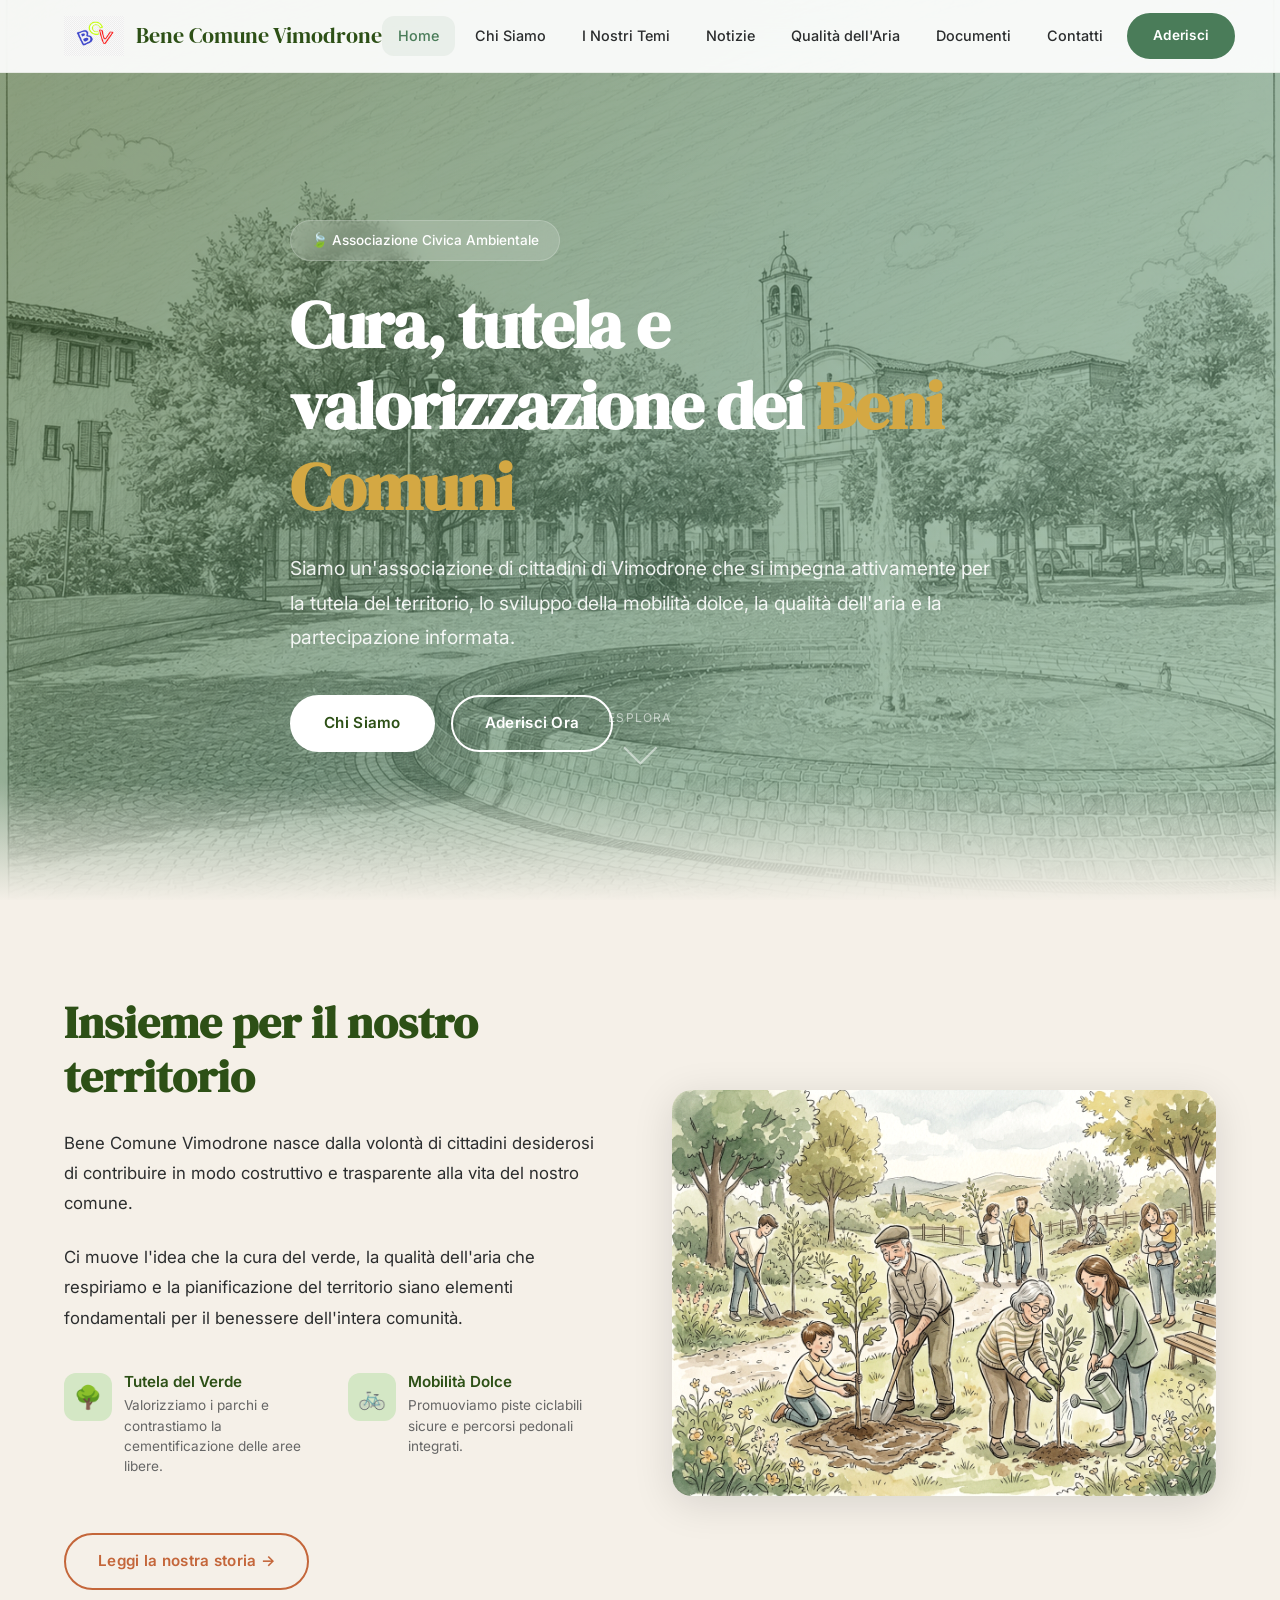
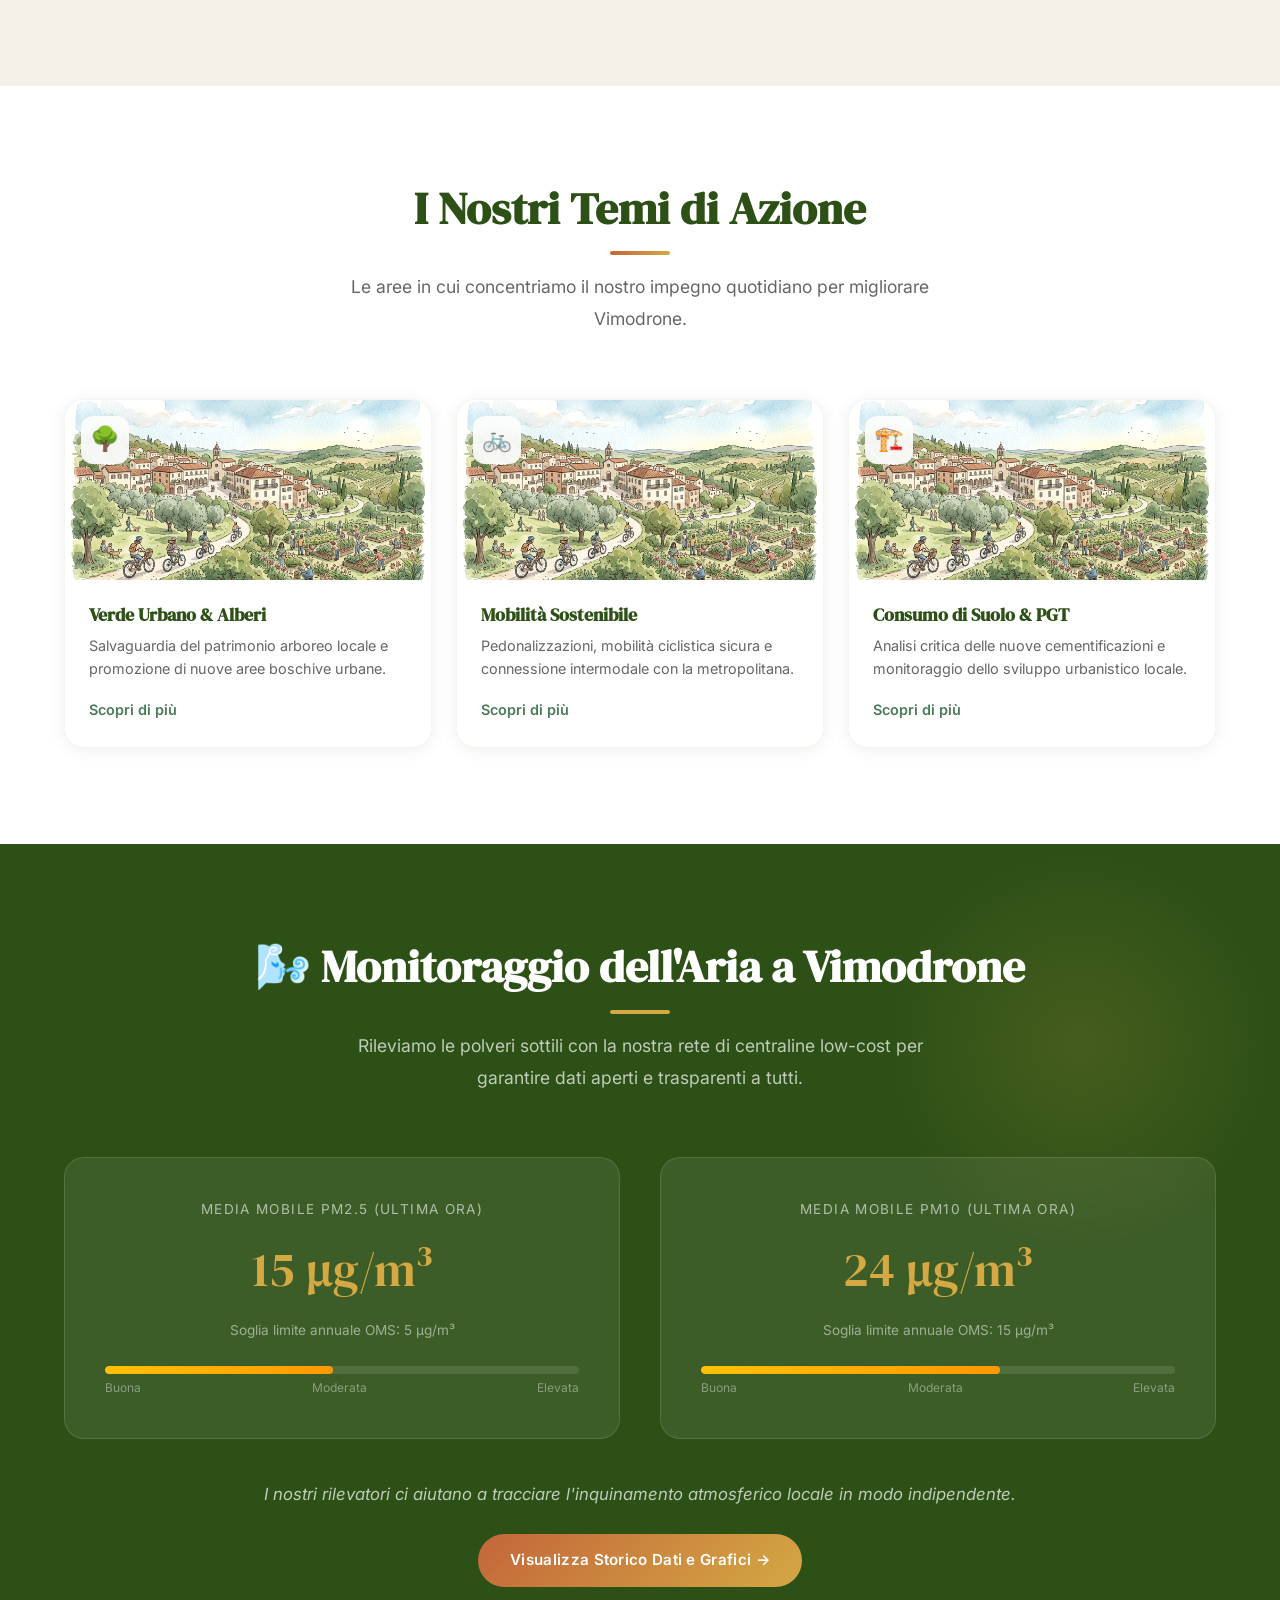
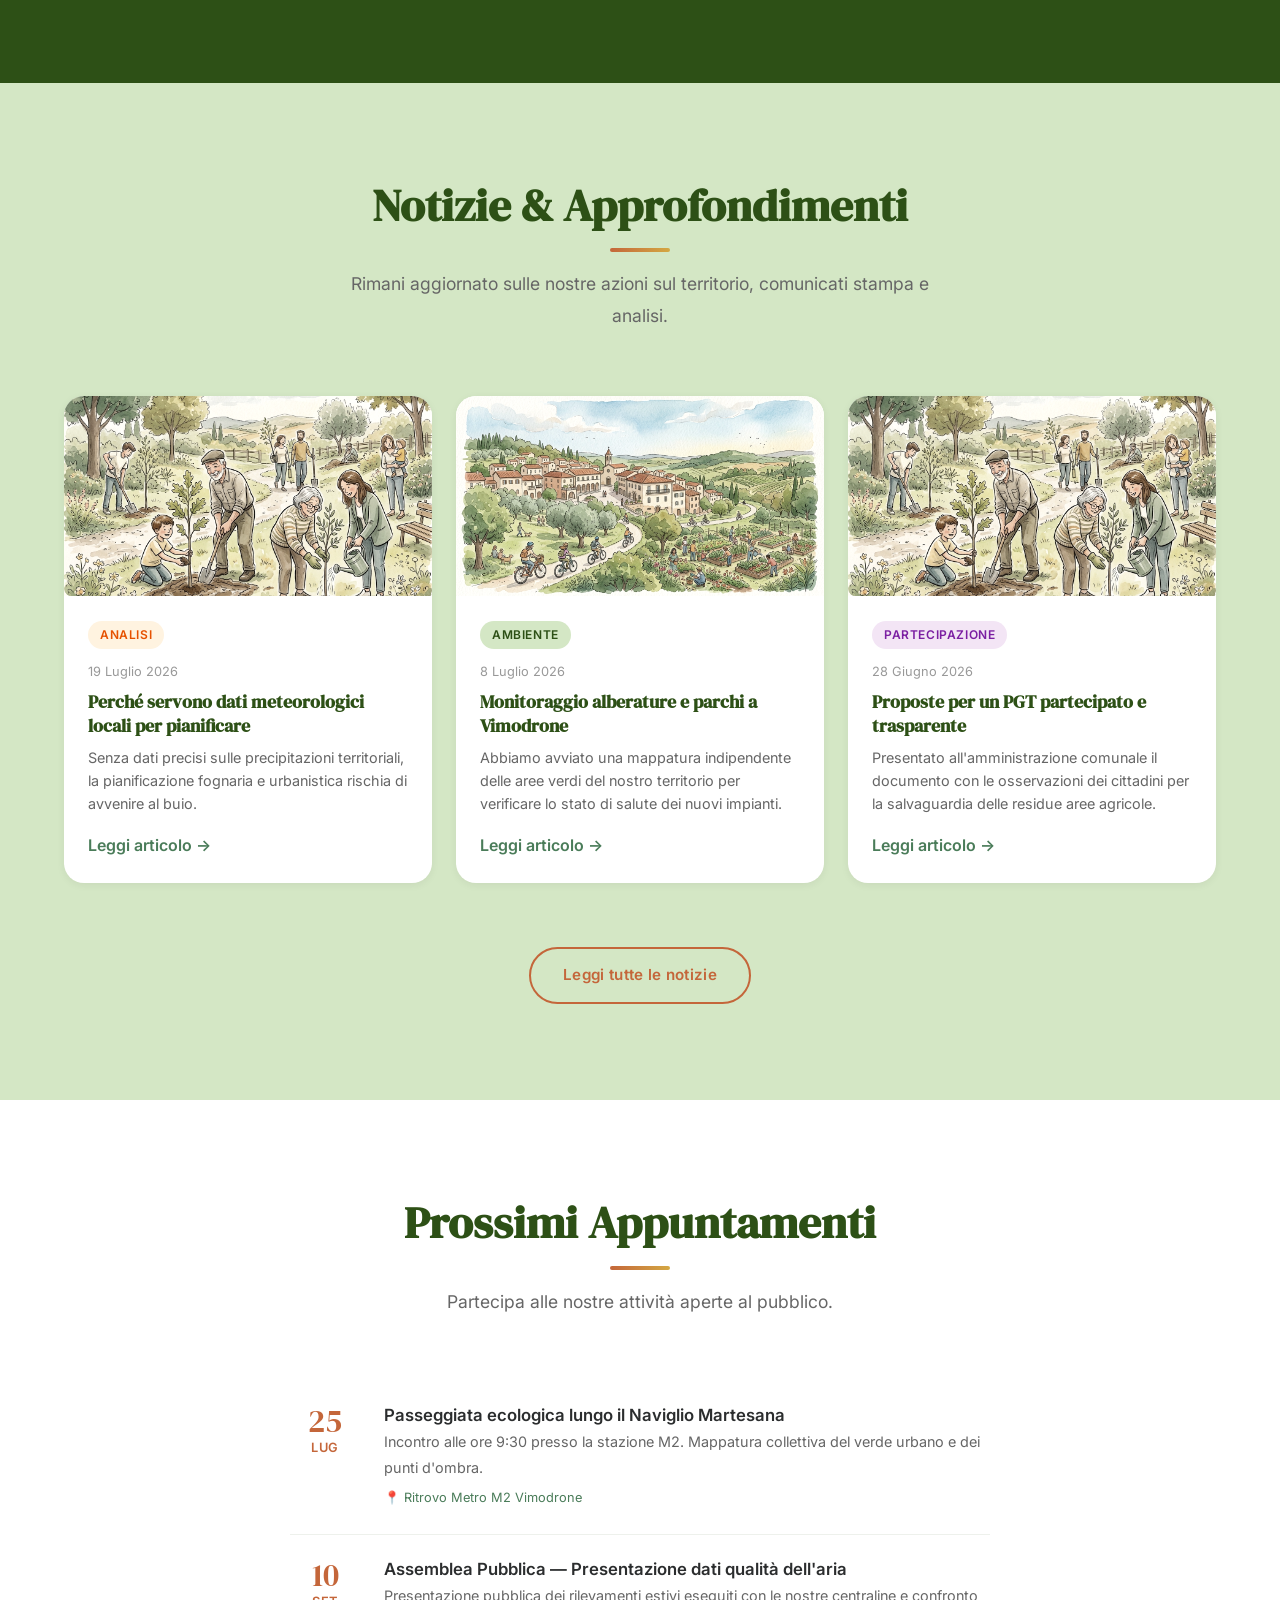
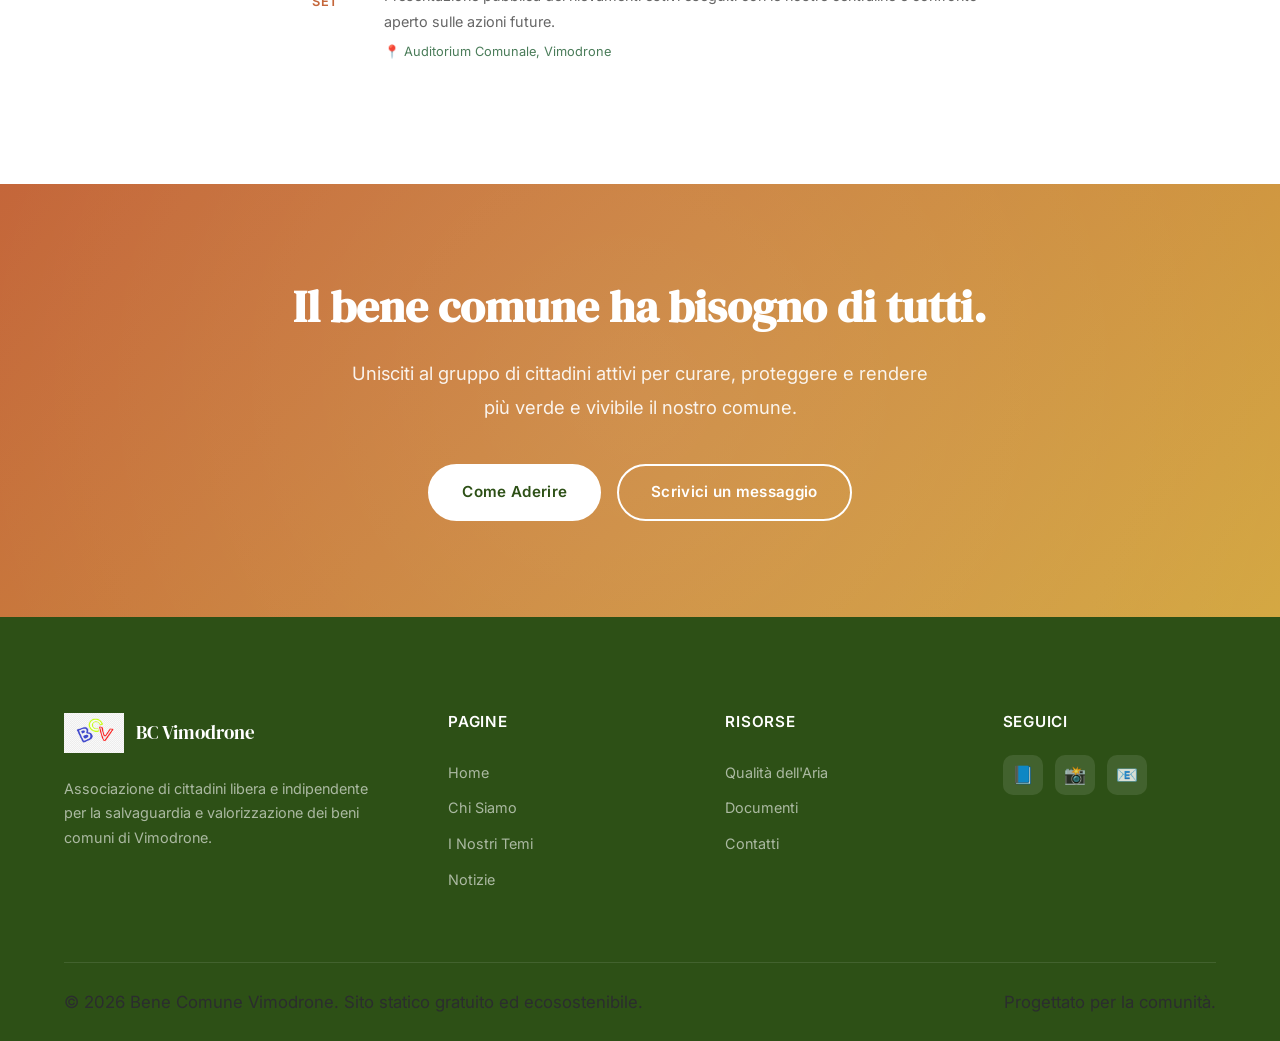
==== index.html @ a9f22c54 "Add files via upload" ====
<!DOCTYPE html>
<html lang="it">
<head>
    <meta charset="UTF-8">
    <meta name="viewport" content="width=device-width, initial-scale=1.0">
    <title>Bene Comune Vimodrone — Insieme per l'aria, il verde e la comunità</title>
    <meta name="description" content="Associazione di cittadini a Vimodrone impegnata per la tutela dell'ambiente, la mobilità sostenibile, la qualità dell'aria e la partecipazione attiva.">
    <!-- Favicon -->
    <link rel="icon" type="image/png" href="assets/images/favicon_04.png">
    <!-- Google Fonts -->
    <link rel="stylesheet" href="style.css">
</head>
<body>

    <!-- NAV BAR -->
    <nav class="navbar" id="navbar">
        <div class="container">
            <a href="index.html" class="nav-logo">
                <img src="assets/images/LOGO_BCV.png" alt="Logo Bene Comune Vimodrone">
                <span>Bene Comune Vimodrone</span>
            </a>
            <div class="nav-links">
                <a href="index.html" class="active">Home</a>
                <a href="chi-siamo.html">Chi Siamo</a>
                <a href="temi.html">I Nostri Temi</a>
                <a href="notizie.html">Notizie</a>
                <a href="qualita-aria.html">Qualità dell'Aria</a>
                <a href="documenti.html">Documenti</a>
                <a href="contatti.html">Contatti</a>
            </div>
            <div class="nav-cta">
                <a href="contatti.html#aderisci" class="btn btn-primary">Aderisci</a>
            </div>
            <button class="hamburger" aria-label="Menu" onclick="document.querySelector('.hamburger').classList.toggle('active'); document.querySelector('.mobile-menu').classList.toggle('active');">
                <span></span>
                <span></span>
                <span></span>
            </button>
        </div>
    </nav>

    <!-- MOBILE MENU -->
    <div class="mobile-menu">
        <a href="index.html" class="active">Home</a>
        <a href="chi-siamo.html">Chi Siamo</a>
        <a href="temi.html">I Nostri Temi</a>
        <a href="notizie.html">Notizie</a>
        <a href="qualita-aria.html">Qualità dell'Aria</a>
        <a href="documenti.html">Documenti</a>
        <a href="contatti.html">Contatti</a>
        <a href="contatti.html#aderisci" class="btn btn-primary" style="margin-top: 1rem; text-align: center;">Aderisci</a>
    </div>

    <!-- HERO SECTION -->
    <header class="hero">
        <div class="container">
            <div class="hero-content reveal">
                <div class="hero-badge">🍃 Associazione Civica Ambientale</div>
                <h1>Cura, tutela e valorizzazione dei <span class="highlight">Beni Comuni</span></h1>
                <p>Siamo un'associazione di cittadini di Vimodrone che si impegna attivamente per la tutela del territorio, lo sviluppo della mobilità dolce, la qualità dell'aria e la partecipazione informata.</p>
                <div class="hero-buttons">
                    <a href="chi-siamo.html" class="btn btn-white">Chi Siamo</a>
                    <a href="contatti.html#aderisci" class="btn btn-secondary">Aderisci Ora</a>
                </div>
            </div>
        </div>
        <div class="scroll-indicator">
            <span>Esplora</span>
            <div class="arrow"></div>
        </div>
    </header>

    <!-- CHI SIAMO (Sezione 2) -->
    <section class="section about">
        <div class="container">
            <div class="about-grid">
                <div class="about-text reveal">
                    <h2>Insieme per il nostro territorio</h2>
                    <p>Bene Comune Vimodrone nasce dalla volontà di cittadini desiderosi di contribuire in modo costruttivo e trasparente alla vita del nostro comune.</p>
                    <p>Ci muove l'idea che la cura del verde, la qualità dell'aria che respiriamo e la pianificazione del territorio siano elementi fondamentali per il benessere dell'intera comunità.</p>
                    
                    <div class="about-features">
                        <div class="about-feature">
                            <div class="feature-icon">🌳</div>
                            <div>
                                <h4>Tutela del Verde</h4>
                                <p>Valorizziamo i parchi e contrastiamo la cementificazione delle aree libere.</p>
                            </div>
                        </div>
                        <div class="about-feature">
                            <div class="feature-icon">🚲</div>
                            <div>
                                <h4>Mobilità Dolce</h4>
                                <p>Promuoviamo piste ciclabili sicure e percorsi pedonali integrati.</p>
                            </div>
                        </div>
                    </div>
                    <div style="margin-top: 2rem;">
                        <a href="chi-siamo.html" class="btn btn-outline">Leggi la nostra storia →</a>
                    </div>
                </div>
                <div class="about-image reveal reveal-delay-2">
                    <img src="assets/images/community.jpg" alt="Cittadini attivi per il bene comune a Vimodrone">
                </div>
            </div>
        </div>
    </section>

    <!-- I NOSTRI TEMI (Sezione 3) -->
    <section class="section themes">
        <div class="container">
            <div class="section-header reveal">
                <h2>I Nostri Temi di Azione</h2>
                <p>Le aree in cui concentriamo il nostro impegno quotidiano per migliorare Vimodrone.</p>
            </div>
            <div class="themes-grid">
                <!-- Tema 1 -->
                <a href="temi.html#verde" class="theme-card reveal">
                    <div class="theme-card-image">
                        <img src="assets/images/hero.jpg" alt="Verde Urbano">
                        <div class="theme-emoji">🌳</div>
                    </div>
                    <div class="theme-card-body">
                        <h3>Verde Urbano & Alberi</h3>
                        <p>Salvaguardia del patrimonio arboreo locale e promozione di nuove aree boschive urbane.</p>
                        <span class="theme-card-link">Scopri di più</span>
                    </div>
                </a>
                <!-- Tema 2 -->
                <a href="temi.html#mobilita" class="theme-card reveal reveal-delay-1">
                    <div class="theme-card-image">
                        <img src="assets/images/hero.jpg" alt="Mobilità Sostenibile">
                        <div class="theme-emoji">🚲</div>
                    </div>
                    <div class="theme-card-body">
                        <h3>Mobilità Sostenibile</h3>
                        <p>Pedonalizzazioni, mobilità ciclistica sicura e connessione intermodale con la metropolitana.</p>
                        <span class="theme-card-link">Scopri di più</span>
                    </div>
                </a>
                <!-- Tema 3 -->
                <a href="temi.html#urbanistica" class="theme-card reveal reveal-delay-2">
                    <div class="theme-card-image">
                        <img src="assets/images/hero.jpg" alt="Consumo di Suolo">
                        <div class="theme-emoji">🏗️</div>
                    </div>
                    <div class="theme-card-body">
                        <h3>Consumo di Suolo & PGT</h3>
                        <p>Analisi critica delle nuove cementificazioni e monitoraggio dello sviluppo urbanistico locale.</p>
                        <span class="theme-card-link">Scopri di più</span>
                    </div>
                </a>
            </div>
        </div>
    </section>

    <!-- QUALITÀ DELL'ARIA (Sezione 4) -->
    <section class="section air-quality">
        <div class="container">
            <div class="section-header reveal">
                <h2>🌬️ Monitoraggio dell'Aria a Vimodrone</h2>
                <p>Rileviamo le polveri sottili con la nostra rete di centraline low-cost per garantire dati aperti e trasparenti a tutti.</p>
            </div>
            
            <div class="air-data-grid">
                <div class="air-card reveal">
                    <div class="label">Media Mobile PM2.5 (Ultima ora)</div>
                    <div class="value" data-count="24" data-suffix=" µg/m³">0 µg/m³</div>
                    <div class="unit">Soglia limite annuale OMS: 5 µg/m³</div>
                    <div class="air-bar">
                        <div class="air-bar-track">
                            <div class="air-bar-fill moderate" data-width="48%"></div>
                        </div>
                        <div class="air-bar-legend">
                            <span>Buona</span>
                            <span>Moderata</span>
                            <span>Elevata</span>
                        </div>
                    </div>
                </div>
                
                <div class="air-card reveal reveal-delay-1">
                    <div class="label">Media Mobile PM10 (Ultima ora)</div>
                    <div class="value" data-count="38" data-suffix=" µg/m³">0 µg/m³</div>
                    <div class="unit">Soglia limite annuale OMS: 15 µg/m³</div>
                    <div class="air-bar">
                        <div class="air-bar-track">
                            <div class="air-bar-fill moderate" data-width="63%"></div>
                        </div>
                        <div class="air-bar-legend">
                            <span>Buona</span>
                            <span>Moderata</span>
                            <span>Elevata</span>
                        </div>
                    </div>
                </div>
            </div>

            <div class="air-quality-footer reveal">
                <p>I nostri rilevatori ci aiutano a tracciare l'inquinamento atmosferico locale in modo indipendente.</p>
                <a href="qualita-aria.html" class="btn btn-accent">Visualizza Storico Dati e Grafici →</a>
            </div>
        </div>
    </section>

    <!-- ULTIME NOTIZIE (Sezione 5) -->
    <section class="section news">
        <div class="container">
            <div class="section-header reveal">
                <h2>Notizie & Approfondimenti</h2>
                <p>Rimani aggiornato sulle nostre azioni sul territorio, comunicati stampa e analisi.</p>
            </div>
            <div class="news-grid">
                <!-- Notizia 1 -->
                <article class="news-card reveal">
                    <div class="news-card-image">
                        <img src="assets/images/community.jpg" alt="Articolo centraline">
                    </div>
                    <div class="news-card-body">
                        <span class="news-tag urbanistica">Analisi</span>
                        <div class="date">19 Luglio 2026</div>
                        <h3>Perché servono dati meteorologici locali per pianificare</h3>
                        <p>Senza dati precisi sulle precipitazioni territoriali, la pianificazione fognaria e urbanistica rischia di avvenire al buio.</p>
                        <a href="notizie.html#articolo-1" style="color: var(--verde-salvia); font-weight: 600; margin-top: 1rem; display: inline-block;">Leggi articolo →</a>
                    </div>
                </article>
                <!-- Notizia 2 -->
                <article class="news-card reveal reveal-delay-1">
                    <div class="news-card-image">
                        <img src="assets/images/hero.jpg" alt="Articolo centraline">
                    </div>
                    <div class="news-card-body">
                        <span class="news-tag verde">Ambiente</span>
                        <div class="date">8 Luglio 2026</div>
                        <h3>Monitoraggio alberature e parchi a Vimodrone</h3>
                        <p>Abbiamo avviato una mappatura indipendente delle aree verdi del nostro territorio per verificare lo stato di salute dei nuovi impianti.</p>
                        <a href="notizie.html#articolo-2" style="color: var(--verde-salvia); font-weight: 600; margin-top: 1rem; display: inline-block;">Leggi articolo →</a>
                    </div>
                </article>
                <!-- Notizia 3 -->
                <article class="news-card reveal reveal-delay-2">
                    <div class="news-card-image">
                        <img src="assets/images/community.jpg" alt="Articolo centraline">
                    </div>
                    <div class="news-card-body">
                        <span class="news-tag partecipazione">Partecipazione</span>
                        <div class="date">28 Giugno 2026</div>
                        <h3>Proposte per un PGT partecipato e trasparente</h3>
                        <p>Presentato all'amministrazione comunale il documento con le osservazioni dei cittadini per la salvaguardia delle residue aree agricole.</p>
                        <a href="notizie.html#articolo-3" style="color: var(--verde-salvia); font-weight: 600; margin-top: 1rem; display: inline-block;">Leggi articolo →</a>
                    </div>
                </article>
            </div>
            <div class="news-footer reveal">
                <a href="notizie.html" class="btn btn-outline">Leggi tutte le notizie</a>
            </div>
        </div>
    </section>

    <!-- PROSSIMI EVENTI (Sezione 6) -->
    <section class="section events">
        <div class="container">
            <div class="section-header reveal">
                <h2>Prossimi Appuntamenti</h2>
                <p>Partecipa alle nostre attività aperte al pubblico.</p>
            </div>
            
            <div class="events-timeline reveal">
                <!-- Evento 1 -->
                <div class="event-item">
                    <div class="event-date">
                        <div class="day">25</div>
                        <div class="month">Lug</div>
                    </div>
                    <div class="event-details">
                        <h4>Passeggiata ecologica lungo il Naviglio Martesana</h4>
                        <p>Incontro alle ore 9:30 presso la stazione M2. Mappatura collettiva del verde urbano e dei punti d'ombra.</p>
                        <span class="event-location">📍 Ritrovo Metro M2 Vimodrone</span>
                    </div>
                </div>
                <!-- Evento 2 -->
                <div class="event-item">
                    <div class="event-date">
                        <div class="day">10</div>
                        <div class="month">Set</div>
                    </div>
                    <div class="event-details">
                        <h4>Assemblea Pubblica — Presentazione dati qualità dell'aria</h4>
                        <p>Presentazione pubblica dei rilevamenti estivi eseguiti con le nostre centraline e confronto aperto sulle azioni future.</p>
                        <span class="event-location">📍 Auditorium Comunale, Vimodrone</span>
                    </div>
                </div>
            </div>
        </div>
    </section>

    <!-- CALL TO ACTION (Sezione 7) -->
    <section class="section cta">
        <div class="container">
            <div class="reveal">
                <h2>Il bene comune ha bisogno di tutti.</h2>
                <p>Unisciti al gruppo di cittadini attivi per curare, proteggere e rendere più verde e vivibile il nostro comune.</p>
                <div class="cta-buttons">
                    <a href="contatti.html#aderisci" class="btn btn-white">Come Aderire</a>
                    <a href="contatti.html" class="btn btn-secondary">Scrivici un messaggio</a>
                </div>
            </div>
        </div>
    </section>

    <!-- FOOTER (Sezione 8) -->
    <footer class="footer">
        <div class="container">
            <div class="footer-grid">
                <div class="footer-brand">
                    <a href="#" class="nav-logo">
                        <img src="assets/images/LOGO_BCV.png" alt="Logo Bene Comune Vimodrone">
                        <span style="color: white;">BC Vimodrone</span>
                    </a>
                    <p>Associazione di cittadini libera e indipendente per la salvaguardia e valorizzazione dei beni comuni di Vimodrone.</p>
                </div>
                <div>
                    <h4>Pagine</h4>
                    <ul class="footer-links">
                        <li><a href="index.html">Home</a></li>
                        <li><a href="chi-siamo.html">Chi Siamo</a></li>
                        <li><a href="temi.html">I Nostri Temi</a></li>
                        <li><a href="notizie.html">Notizie</a></li>
                    </ul>
                </div>
                <div>
                    <h4>Risorse</h4>
                    <ul class="footer-links">
                        <li><a href="qualita-aria.html">Qualità dell'Aria</a></li>
                        <li><a href="documenti.html">Documenti</a></li>
                        <li><a href="contatti.html">Contatti</a></li>
                    </ul>
                </div>
                <div>
                    <h4>Seguici</h4>
                    <div class="footer-social">
                        <a href="#" aria-label="Facebook">📘</a>
                        <a href="#" aria-label="Instagram">📸</a>
                        <a href="mailto:info@benecomunevimodrone.it" aria-label="Email">📧</a>
                    </div>
                </div>
            </div>
            <div class="footer-bottom">
                <p>&copy; 2026 Bene Comune Vimodrone. Sito statico gratuito ed ecosostenibile.</p>
                <p>Progettato per la comunità.</p>
            </div>
        </div>
    </footer>

    <!-- Script JS -->
    <script src="script.js"></script>
</body>
</html>
---- style.css ----
/* ============================================
   BENE COMUNE VIMODRONE — Design System
   ============================================ */

/* === Google Fonts === */
@import url('https://fonts.googleapis.com/css2?family=DM+Serif+Display:ital@0;1&family=Inter:wght@300;400;500;600;700&display=swap');

/* === CSS Custom Properties === */
:root {
  /* Colors */
  --verde-salvia: #4A7C59;
  --verde-muschio: #2D5016;
  --verde-menta: #D4E7C5;
  --crema: #F5F0E8;
  --terracotta: #C4663A;
  --ambra: #D4A843;
  --antracite: #2B2D2E;
  --bianco: #FFFFFF;

  /* Derived */
  --verde-salvia-light: #5A9A6E;
  --verde-salvia-dark: #3A6247;
  --terracotta-light: #D4784F;
  --terracotta-dark: #A3502D;

  /* Gradients */
  --gradient-hero: linear-gradient(135deg, #2D5016 0%, #4A7C59 50%, #6B9B7A 100%);
  --gradient-accent: linear-gradient(90deg, #C4663A 0%, #D4A843 100%);
  --gradient-cta: linear-gradient(135deg, #C4663A 0%, #D4A843 100%);

  /* Typography */
  --font-display: 'DM Serif Display', Georgia, serif;
  --font-body: 'Inter', -apple-system, BlinkMacSystemFont, 'Segoe UI', sans-serif;

  /* Spacing */
  --space-xs: 0.5rem;
  --space-sm: 1rem;
  --space-md: 1.5rem;
  --space-lg: 2.5rem;
  --space-xl: 4rem;
  --space-2xl: 6rem;
  --space-3xl: 8rem;

  /* Layout */
  --max-width: 1200px;
  --border-radius: 12px;
  --border-radius-lg: 20px;
  --border-radius-pill: 50px;

  /* Shadows */
  --shadow-sm: 0 2px 8px rgba(0,0,0,0.06);
  --shadow-md: 0 4px 20px rgba(0,0,0,0.08);
  --shadow-lg: 0 8px 40px rgba(0,0,0,0.12);
  --shadow-card: 0 2px 16px rgba(45,80,22,0.08);

  /* Transitions */
  --transition-fast: 0.2s ease;
  --transition-base: 0.3s ease;
  --transition-slow: 0.5s ease;
}

/* === Reset & Base === */
*, *::before, *::after {
  margin: 0;
  padding: 0;
  box-sizing: border-box;
}

html {
  scroll-behavior: smooth;
  font-size: 16px;
}

body {
  font-family: var(--font-body);
  color: var(--antracite);
  background-color: var(--bianco);
  line-height: 1.7;
  overflow-x: hidden;
  -webkit-font-smoothing: antialiased;
  -moz-osx-font-smoothing: grayscale;
}

img {
  max-width: 100%;
  height: auto;
  display: block;
}

a {
  color: inherit;
  text-decoration: none;
  transition: color var(--transition-fast);
}

ul, ol {
  list-style: none;
}

/* === Typography === */
h1, h2, h3, h4 {
  font-family: var(--font-display);
  line-height: 1.2;
  color: var(--verde-muschio);
}

h1 { font-size: clamp(2.2rem, 5vw, 3.8rem); }
h2 { font-size: clamp(1.8rem, 4vw, 2.8rem); }
h3 { font-size: clamp(1.3rem, 3vw, 1.8rem); }
h4 { font-size: clamp(1.1rem, 2.5vw, 1.4rem); }

p {
  font-size: 1.05rem;
  line-height: 1.8;
  color: var(--antracite);
}

.text-center { text-align: center; }
.text-white { color: var(--bianco); }
.text-crema { color: var(--crema); }

/* === Layout Utilities === */
.container {
  max-width: var(--max-width);
  margin: 0 auto;
  padding: 0 var(--space-md);
}

.section {
  padding: var(--space-2xl) 0;
}

.section-header {
  text-align: center;
  margin-bottom: var(--space-xl);
}

.section-header h2 {
  margin-bottom: var(--space-sm);
  position: relative;
  display: inline-block;
}

.section-header h2::after {
  content: '';
  display: block;
  width: 60px;
  height: 4px;
  background: var(--gradient-accent);
  margin: var(--space-sm) auto 0;
  border-radius: 2px;
}

.section-header p {
  color: #666;
  font-size: 1.1rem;
  max-width: 600px;
  margin: 0 auto;
}

/* === Buttons === */
.btn {
  display: inline-flex;
  align-items: center;
  gap: 0.5rem;
  padding: 0.85rem 2rem;
  border-radius: var(--border-radius-pill);
  font-family: var(--font-body);
  font-weight: 600;
  font-size: 0.95rem;
  cursor: pointer;
  transition: all var(--transition-base);
  border: 2px solid transparent;
  text-decoration: none;
  letter-spacing: 0.02em;
}

.btn-primary {
  background: var(--verde-salvia);
  color: var(--bianco);
  border-color: var(--verde-salvia);
}

.btn-primary:hover {
  background: var(--verde-salvia-dark);
  border-color: var(--verde-salvia-dark);
  transform: translateY(-2px);
  box-shadow: 0 6px 20px rgba(74,124,89,0.35);
}

.btn-secondary {
  background: transparent;
  color: var(--bianco);
  border-color: var(--bianco);
}

.btn-secondary:hover {
  background: var(--bianco);
  color: var(--verde-muschio);
  transform: translateY(-2px);
}

.btn-outline {
  background: transparent;
  color: var(--terracotta);
  border-color: var(--terracotta);
}

.btn-outline:hover {
  background: var(--terracotta);
  color: var(--bianco);
  transform: translateY(-2px);
  box-shadow: 0 6px 20px rgba(196,102,58,0.3);
}

.btn-accent {
  background: var(--gradient-cta);
  color: var(--bianco);
  border: none;
}

.btn-accent:hover {
  transform: translateY(-2px);
  box-shadow: 0 6px 20px rgba(196,102,58,0.4);
  filter: brightness(1.1);
}

.btn-white {
  background: var(--bianco);
  color: var(--verde-muschio);
  border-color: var(--bianco);
}

.btn-white:hover {
  background: var(--crema);
  transform: translateY(-2px);
  box-shadow: 0 6px 20px rgba(0,0,0,0.15);
}

/* === Navigation === */
.navbar {
  position: fixed;
  top: 0;
  left: 0;
  right: 0;
  z-index: 1000;
  background: rgba(255,255,255,0.92);
  backdrop-filter: blur(20px);
  -webkit-backdrop-filter: blur(20px);
  border-bottom: 1px solid rgba(45,80,22,0.08);
  transition: all var(--transition-base);
}

.navbar.scrolled {
  box-shadow: var(--shadow-md);
}

.navbar .container {
  display: flex;
  align-items: center;
  justify-content: space-between;
  height: 72px;
}

.nav-logo {
  display: flex;
  align-items: center;
  gap: 0.75rem;
  font-family: var(--font-display);
  font-size: 1.35rem;
  color: var(--verde-muschio);
  text-decoration: none;
  flex-shrink: 0;
}

.nav-logo img {
  height: 40px;
  width: auto;
  object-fit: contain;
}

.nav-logo .logo-icon {
  width: 40px;
  height: 40px;
  background: var(--gradient-hero);
  border-radius: 10px;
  display: flex;
  align-items: center;
  justify-content: center;
  font-size: 1.3rem;
  color: white;
}

.nav-links {
  display: flex;
  align-items: center;
  gap: 0.25rem;
}

.nav-links a {
  padding: 0.5rem 1rem;
  border-radius: var(--border-radius);
  font-size: 0.9rem;
  font-weight: 500;
  color: var(--antracite);
  transition: all var(--transition-fast);
  white-space: nowrap;
}

.nav-links a:hover,
.nav-links a.active {
  color: var(--verde-salvia);
  background: rgba(74,124,89,0.08);
}

.nav-cta {
  margin-left: 0.5rem;
}

.nav-cta .btn {
  padding: 0.6rem 1.5rem;
  font-size: 0.85rem;
}

/* Hamburger */
.hamburger {
  display: none;
  flex-direction: column;
  gap: 5px;
  cursor: pointer;
  padding: 0.5rem;
  z-index: 1001;
  background: none;
  border: none;
}

.hamburger span {
  display: block;
  width: 24px;
  height: 2.5px;
  background: var(--antracite);
  border-radius: 2px;
  transition: all var(--transition-base);
}

.hamburger.active span:nth-child(1) {
  transform: rotate(45deg) translate(5px, 5px);
}

.hamburger.active span:nth-child(2) {
  opacity: 0;
}

.hamburger.active span:nth-child(3) {
  transform: rotate(-45deg) translate(5px, -5px);
}

/* Mobile menu */
.mobile-menu {
  display: none;
  position: fixed;
  top: 72px;
  left: 0;
  right: 0;
  bottom: 0;
  background: var(--bianco);
  padding: var(--space-lg);
  flex-direction: column;
  gap: 0.5rem;
  z-index: 999;
  opacity: 0;
  transform: translateY(-10px);
  transition: all var(--transition-base);
}

.mobile-menu.active {
  display: flex;
  opacity: 1;
  transform: translateY(0);
}

.mobile-menu a {
  padding: 1rem;
  font-size: 1.1rem;
  font-weight: 500;
  border-radius: var(--border-radius);
  transition: all var(--transition-fast);
}

.mobile-menu a:hover {
  background: var(--verde-menta);
  color: var(--verde-muschio);
}

/* === Hero Section === */
.hero {
  min-height: 100vh;
  display: flex;
  align-items: center;
  position: relative;
  overflow: hidden;
  background: var(--gradient-hero);
}

.hero::before {
  content: '';
  position: absolute;
  top: 0;
  left: 0;
  right: 0;
  bottom: 0;
  background: url('assets/images/Piazza_Vimo.png') center/cover no-repeat;
  opacity: 0.45;
}

.hero::after {
  content: '';
  position: absolute;
  bottom: -2px;
  left: 0;
  right: 0;
  height: 120px;
  background: linear-gradient(to bottom, transparent, var(--crema));
}

.hero-content {
  position: relative;
  z-index: 2;
  max-width: 700px;
  color: var(--bianco);
  padding-top: 72px;
}

.hero-badge {
  display: inline-flex;
  align-items: center;
  gap: 0.5rem;
  background: rgba(255,255,255,0.15);
  backdrop-filter: blur(10px);
  padding: 0.5rem 1.25rem;
  border-radius: var(--border-radius-pill);
  font-size: 0.85rem;
  font-weight: 500;
  margin-bottom: var(--space-md);
  border: 1px solid rgba(255,255,255,0.2);
}

.hero h1 {
  color: var(--bianco);
  margin-bottom: var(--space-md);
  font-size: clamp(2.5rem, 6vw, 4.2rem);
  letter-spacing: -0.02em;
}

.hero h1 .highlight {
  color: var(--ambra);
}

.hero p {
  color: rgba(255,255,255,0.9);
  font-size: 1.2rem;
  line-height: 1.8;
  margin-bottom: var(--space-lg);
}

.hero-buttons {
  display: flex;
  gap: var(--space-sm);
  flex-wrap: wrap;
}

.hero-illustration {
  position: absolute;
  right: -5%;
  bottom: 10%;
  width: 45%;
  z-index: 1;
  opacity: 0.6;
  border-radius: var(--border-radius-lg);
  filter: saturate(0.6) brightness(1.2);
  mix-blend-mode: soft-light;
}

/* === Scroll indicator === */
.scroll-indicator {
  position: absolute;
  bottom: 140px;
  left: 50%;
  transform: translateX(-50%);
  z-index: 3;
  display: flex;
  flex-direction: column;
  align-items: center;
  gap: 0.5rem;
  color: rgba(255,255,255,0.6);
  font-size: 0.75rem;
  letter-spacing: 0.1em;
  text-transform: uppercase;
  animation: float 3s ease-in-out infinite;
}

.scroll-indicator .arrow {
  width: 24px;
  height: 24px;
  border-right: 2px solid rgba(255,255,255,0.5);
  border-bottom: 2px solid rgba(255,255,255,0.5);
  transform: rotate(45deg);
}

@keyframes float {
  0%, 100% { transform: translateX(-50%) translateY(0); }
  50% { transform: translateX(-50%) translateY(10px); }
}

/* === About Section === */
.about {
  background: var(--crema);
}

.about-grid {
  display: grid;
  grid-template-columns: 1fr 1fr;
  gap: var(--space-xl);
  align-items: center;
}

.about-image {
  border-radius: var(--border-radius-lg);
  overflow: hidden;
  box-shadow: var(--shadow-lg);
}

.about-image img {
  width: 100%;
  object-fit: cover;
  filter: saturate(0.8) contrast(1.05);
}

.about-text h2 {
  margin-bottom: var(--space-md);
}

.about-text p {
  margin-bottom: var(--space-md);
}

.about-features {
  display: grid;
  grid-template-columns: 1fr 1fr;
  gap: var(--space-md);
  margin-top: var(--space-lg);
}

.about-feature {
  display: flex;
  align-items: flex-start;
  gap: 0.75rem;
}

.about-feature .feature-icon {
  width: 48px;
  height: 48px;
  min-width: 48px;
  background: var(--verde-menta);
  border-radius: 12px;
  display: flex;
  align-items: center;
  justify-content: center;
  font-size: 1.4rem;
}

.about-feature h4 {
  font-family: var(--font-body);
  font-weight: 600;
  font-size: 0.95rem;
  margin-bottom: 0.25rem;
}

.about-feature p {
  font-size: 0.85rem;
  color: #666;
  line-height: 1.5;
}

/* === Themes Section === */
.themes {
  background: var(--bianco);
}

.themes-grid {
  display: grid;
  grid-template-columns: repeat(3, 1fr);
  gap: var(--space-md);
}

.theme-card {
  background: var(--bianco);
  border-radius: var(--border-radius-lg);
  overflow: hidden;
  box-shadow: var(--shadow-card);
  transition: all var(--transition-base);
  border: 1px solid rgba(45,80,22,0.06);
  cursor: pointer;
  text-decoration: none;
  display: block;
}

.theme-card:hover {
  transform: translateY(-6px);
  box-shadow: var(--shadow-lg);
  border-color: var(--verde-salvia);
}

.theme-card-image {
  height: 180px;
  overflow: hidden;
  position: relative;
}

.theme-card-image img {
  width: 100%;
  height: 100%;
  object-fit: cover;
  transition: transform var(--transition-slow);
  filter: saturate(0.7) contrast(1.1);
}

.theme-card:hover .theme-card-image img {
  transform: scale(1.05);
}

.theme-card-image .theme-emoji {
  position: absolute;
  top: var(--space-sm);
  left: var(--space-sm);
  width: 48px;
  height: 48px;
  background: rgba(255,255,255,0.9);
  backdrop-filter: blur(10px);
  border-radius: 12px;
  display: flex;
  align-items: center;
  justify-content: center;
  font-size: 1.5rem;
}

.theme-card-body {
  padding: var(--space-md);
}

.theme-card-body h3 {
  font-size: 1.15rem;
  margin-bottom: 0.5rem;
}

.theme-card-body p {
  font-size: 0.9rem;
  color: #666;
  line-height: 1.6;
  margin-bottom: var(--space-sm);
}

.theme-card-link {
  display: inline-flex;
  align-items: center;
  gap: 0.35rem;
  color: var(--verde-salvia);
  font-weight: 600;
  font-size: 0.9rem;
  transition: gap var(--transition-fast);
}

.theme-card:hover .theme-card-link {
  gap: 0.6rem;
}

/* === Air Quality Section === */
.air-quality {
  background: var(--verde-muschio);
  color: var(--bianco);
  position: relative;
  overflow: hidden;
}

.air-quality::before {
  content: '';
  position: absolute;
  top: 0;
  right: 0;
  width: 400px;
  height: 400px;
  background: radial-gradient(circle, rgba(212,168,67,0.15) 0%, transparent 70%);
  border-radius: 50%;
}

.air-quality .section-header h2 {
  color: var(--bianco);
}

.air-quality .section-header h2::after {
  background: var(--ambra);
}

.air-quality .section-header p {
  color: rgba(255,255,255,0.7);
}

.air-data-grid {
  display: grid;
  grid-template-columns: 1fr 1fr;
  gap: var(--space-lg);
  margin-bottom: var(--space-lg);
}

.air-card {
  background: rgba(255,255,255,0.08);
  backdrop-filter: blur(10px);
  border: 1px solid rgba(255,255,255,0.12);
  border-radius: var(--border-radius-lg);
  padding: var(--space-lg);
  text-align: center;
}

.air-card .label {
  font-size: 0.85rem;
  text-transform: uppercase;
  letter-spacing: 0.1em;
  color: rgba(255,255,255,0.6);
  margin-bottom: var(--space-xs);
}

.air-card .value {
  font-family: var(--font-display);
  font-size: 3rem;
  color: var(--ambra);
  margin-bottom: var(--space-xs);
}

.air-card .unit {
  font-size: 0.85rem;
  color: rgba(255,255,255,0.5);
}

.air-bar {
  margin-top: var(--space-md);
}

.air-bar-track {
  height: 8px;
  background: rgba(255,255,255,0.1);
  border-radius: 4px;
  overflow: hidden;
  margin-top: var(--space-xs);
}

.air-bar-fill {
  height: 100%;
  border-radius: 4px;
  transition: width 1.5s ease-out;
}

.air-bar-fill.good { background: linear-gradient(90deg, #4CAF50, #8BC34A); }
.air-bar-fill.moderate { background: linear-gradient(90deg, #FFC107, #FF9800); }
.air-bar-fill.bad { background: linear-gradient(90deg, #FF5722, #F44336); }

.air-bar-legend {
  display: flex;
  justify-content: space-between;
  font-size: 0.75rem;
  color: rgba(255,255,255,0.4);
  margin-top: 0.25rem;
}

.air-quality-footer {
  text-align: center;
}

.air-quality-footer p {
  color: rgba(255,255,255,0.7);
  font-style: italic;
  margin-bottom: var(--space-md);
}

/* === News Section === */
.news {
  background: var(--verde-menta);
}

.news-grid {
  display: grid;
  grid-template-columns: repeat(3, 1fr);
  gap: var(--space-md);
}

.news-card {
  background: var(--bianco);
  border-radius: var(--border-radius-lg);
  overflow: hidden;
  box-shadow: var(--shadow-sm);
  transition: all var(--transition-base);
  text-decoration: none;
  display: block;
}

.news-card:hover {
  transform: translateY(-4px);
  box-shadow: var(--shadow-md);
}

.news-card-image {
  height: 200px;
  overflow: hidden;
}

.news-card-image img {
  width: 100%;
  height: 100%;
  object-fit: cover;
  transition: transform var(--transition-slow);
  filter: saturate(0.7) contrast(1.05);
}

.news-card:hover .news-card-image img {
  transform: scale(1.05);
}

.news-card-body {
  padding: var(--space-md);
}

.news-tag {
  display: inline-block;
  padding: 0.25rem 0.75rem;
  border-radius: var(--border-radius-pill);
  font-size: 0.75rem;
  font-weight: 600;
  text-transform: uppercase;
  letter-spacing: 0.05em;
  margin-bottom: 0.75rem;
}

.news-tag.verde { background: var(--verde-menta); color: var(--verde-muschio); }
.news-tag.mobilita { background: #E3F2FD; color: #1565C0; }
.news-tag.urbanistica { background: #FFF3E0; color: #E65100; }
.news-tag.partecipazione { background: #F3E5F5; color: #7B1FA2; }

.news-card-body .date {
  font-size: 0.8rem;
  color: #999;
  margin-bottom: 0.5rem;
}

.news-card-body h3 {
  font-size: 1.1rem;
  margin-bottom: 0.5rem;
  line-height: 1.35;
}

.news-card-body p {
  font-size: 0.9rem;
  color: #666;
  line-height: 1.6;
}

.news-footer {
  text-align: center;
  margin-top: var(--space-xl);
}

/* === Events Section === */
.events {
  background: var(--bianco);
}

.events-timeline {
  max-width: 700px;
  margin: 0 auto;
}

.event-item {
  display: flex;
  gap: var(--space-md);
  padding: var(--space-md) 0;
  border-bottom: 1px solid rgba(45,80,22,0.08);
  transition: all var(--transition-fast);
}

.event-item:hover {
  padding-left: var(--space-sm);
}

.event-item:last-child {
  border-bottom: none;
}

.event-date {
  min-width: 70px;
  text-align: center;
  flex-shrink: 0;
}

.event-date .day {
  font-family: var(--font-display);
  font-size: 2rem;
  color: var(--terracotta);
  line-height: 1;
}

.event-date .month {
  font-size: 0.8rem;
  font-weight: 600;
  text-transform: uppercase;
  letter-spacing: 0.05em;
  color: var(--terracotta);
}

.event-details h4 {
  font-family: var(--font-body);
  font-weight: 600;
  font-size: 1.05rem;
  margin-bottom: 0.25rem;
  color: var(--antracite);
}

.event-details p {
  font-size: 0.9rem;
  color: #666;
}

.event-details .event-location {
  display: inline-flex;
  align-items: center;
  gap: 0.35rem;
  font-size: 0.8rem;
  color: var(--verde-salvia);
  margin-top: 0.35rem;
}

/* === CTA Section === */
.cta {
  background: var(--gradient-cta);
  color: var(--bianco);
  text-align: center;
  position: relative;
  overflow: hidden;
}

.cta::before {
  content: '';
  position: absolute;
  top: -50%;
  left: -50%;
  width: 200%;
  height: 200%;
  background: radial-gradient(circle, rgba(255,255,255,0.08) 0%, transparent 50%);
  animation: pulse-bg 8s ease-in-out infinite;
}

@keyframes pulse-bg {
  0%, 100% { transform: scale(1); }
  50% { transform: scale(1.05); }
}

.cta h2 {
  color: var(--bianco);
  font-size: clamp(1.8rem, 4vw, 2.8rem);
  margin-bottom: var(--space-md);
  position: relative;
}

.cta h2::after {
  display: none;
}

.cta p {
  color: rgba(255,255,255,0.9);
  font-size: 1.15rem;
  max-width: 600px;
  margin: 0 auto var(--space-lg);
  position: relative;
}

.cta-buttons {
  display: flex;
  gap: var(--space-sm);
  justify-content: center;
  flex-wrap: wrap;
  position: relative;
}

/* === Footer === */
.footer {
  background: var(--verde-muschio);
  color: rgba(255,255,255,0.8);
  padding: var(--space-2xl) 0 var(--space-md);
}

.footer-grid {
  display: grid;
  grid-template-columns: 1.5fr 1fr 1fr 1fr;
  gap: var(--space-xl);
  margin-bottom: var(--space-xl);
}

.footer-brand .nav-logo {
  color: var(--bianco);
  font-size: 1.2rem;
  margin-bottom: var(--space-md);
}

.footer-brand p {
  color: rgba(255,255,255,0.6);
  font-size: 0.9rem;
  line-height: 1.7;
}

.footer h4 {
  color: var(--bianco);
  font-family: var(--font-body);
  font-weight: 600;
  font-size: 0.95rem;
  margin-bottom: var(--space-md);
  text-transform: uppercase;
  letter-spacing: 0.05em;
}

.footer-links a {
  display: block;
  padding: 0.35rem 0;
  color: rgba(255,255,255,0.6);
  font-size: 0.9rem;
  transition: all var(--transition-fast);
}

.footer-links a:hover {
  color: var(--ambra);
  padding-left: 0.5rem;
}

.footer-social {
  display: flex;
  gap: 0.75rem;
  margin-top: var(--space-sm);
}

.footer-social a {
  width: 40px;
  height: 40px;
  background: rgba(255,255,255,0.1);
  border-radius: 10px;
  display: flex;
  align-items: center;
  justify-content: center;
  font-size: 1.1rem;
  transition: all var(--transition-fast);
}

.footer-social a:hover {
  background: var(--ambra);
  color: var(--verde-muschio);
  transform: translateY(-2px);
}

.footer-bottom {
  border-top: 1px solid rgba(255,255,255,0.1);
  padding-top: var(--space-md);
  display: flex;
  justify-content: space-between;
  align-items: center;
  font-size: 0.8rem;
  color: rgba(255,255,255,0.4);
}

/* === Scroll Reveal Animations === */
.reveal {
  opacity: 0;
  transform: translateY(30px);
  transition: all 0.8s cubic-bezier(0.16, 1, 0.3, 1);
}

.reveal.visible {
  opacity: 1;
  transform: translateY(0);
}

.reveal-delay-1 { transition-delay: 0.1s; }
.reveal-delay-2 { transition-delay: 0.2s; }
.reveal-delay-3 { transition-delay: 0.3s; }
.reveal-delay-4 { transition-delay: 0.4s; }
.reveal-delay-5 { transition-delay: 0.5s; }

/* === Page Header (internal pages) === */
.page-header {
  background: var(--gradient-hero);
  padding: calc(72px + var(--space-2xl)) 0 var(--space-2xl);
  color: var(--bianco);
  text-align: center;
  position: relative;
}

.page-header h1 {
  color: var(--bianco);
  margin-bottom: var(--space-sm);
}

.page-header p {
  color: rgba(255,255,255,0.8);
  font-size: 1.1rem;
  max-width: 600px;
  margin: 0 auto;
}

/* Breadcrumb */
.breadcrumb {
  display: flex;
  align-items: center;
  gap: 0.5rem;
  justify-content: center;
  margin-bottom: var(--space-md);
  font-size: 0.85rem;
  color: rgba(255,255,255,0.6);
}

.breadcrumb a {
  color: rgba(255,255,255,0.6);
  transition: color var(--transition-fast);
}

.breadcrumb a:hover {
  color: var(--bianco);
}

/* === Content styles for internal pages === */
.page-content {
  padding: var(--space-2xl) 0;
}

.page-content h2 {
  margin-bottom: var(--space-md);
}

.page-content p {
  margin-bottom: var(--space-md);
}

.content-card {
  background: var(--bianco);
  border-radius: var(--border-radius-lg);
  padding: var(--space-lg);
  box-shadow: var(--shadow-card);
  margin-bottom: var(--space-md);
  border: 1px solid rgba(45,80,22,0.06);
}

.stat-grid {
  display: grid;
  grid-template-columns: repeat(4, 1fr);
  gap: var(--space-md);
}

.stat-item {
  text-align: center;
  padding: var(--space-md);
}

.stat-item .number {
  font-family: var(--font-display);
  font-size: 2.5rem;
  color: var(--verde-salvia);
  line-height: 1;
  margin-bottom: 0.5rem;
}

.stat-item .label {
  font-size: 0.85rem;
  color: #666;
}

/* Contact form */
.contact-form {
  max-width: 600px;
  margin: 0 auto;
}

.form-group {
  margin-bottom: var(--space-md);
}

.form-group label {
  display: block;
  font-weight: 600;
  font-size: 0.9rem;
  margin-bottom: 0.5rem;
  color: var(--antracite);
}

.form-group input,
.form-group textarea,
.form-group select {
  width: 100%;
  padding: 0.85rem 1rem;
  border: 2px solid rgba(45,80,22,0.12);
  border-radius: var(--border-radius);
  font-family: var(--font-body);
  font-size: 0.95rem;
  transition: border-color var(--transition-fast);
  background: var(--bianco);
}

.form-group input:focus,
.form-group textarea:focus,
.form-group select:focus {
  outline: none;
  border-color: var(--verde-salvia);
  box-shadow: 0 0 0 3px rgba(74,124,89,0.12);
}

.form-group textarea {
  min-height: 140px;
  resize: vertical;
}

/* === Responsive === */
@media (max-width: 1024px) {
  .themes-grid {
    grid-template-columns: repeat(2, 1fr);
  }

  .footer-grid {
    grid-template-columns: 1fr 1fr;
    gap: var(--space-lg);
  }

  .air-data-grid {
    grid-template-columns: 1fr 1fr;
  }

  .stat-grid {
    grid-template-columns: repeat(2, 1fr);
  }
}

@media (max-width: 768px) {
  .nav-links, .nav-cta {
    display: none;
  }

  .hamburger {
    display: flex;
  }

  .hero {
    min-height: 85vh;
  }

  .hero-content {
    text-align: center;
  }

  .hero-buttons {
    justify-content: center;
  }

  .hero-illustration {
    display: none;
  }

  .about-grid {
    grid-template-columns: 1fr;
    gap: var(--space-lg);
  }

  .about-image {
    order: -1;
  }

  .about-features {
    grid-template-columns: 1fr;
  }

  .themes-grid {
    grid-template-columns: 1fr;
  }

  .news-grid {
    grid-template-columns: 1fr;
  }

  .air-data-grid {
    grid-template-columns: 1fr;
  }

  .footer-grid {
    grid-template-columns: 1fr;
    gap: var(--space-lg);
  }

  .footer-bottom {
    flex-direction: column;
    gap: 0.5rem;
    text-align: center;
  }

  .section {
    padding: var(--space-xl) 0;
  }

  .stat-grid {
    grid-template-columns: 1fr 1fr;
  }

  .scroll-indicator {
    bottom: 160px;
  }
}

@media (max-width: 480px) {
  .hero h1 {
    font-size: 2rem;
  }

  .hero-buttons .btn {
    width: 100%;
    justify-content: center;
  }

  .cta-buttons .btn {
    width: 100%;
    justify-content: center;
  }

  .event-item {
    flex-direction: column;
    gap: var(--space-sm);
  }

  .event-date {
    text-align: left;
    display: flex;
    align-items: baseline;
    gap: 0.5rem;
  }
}
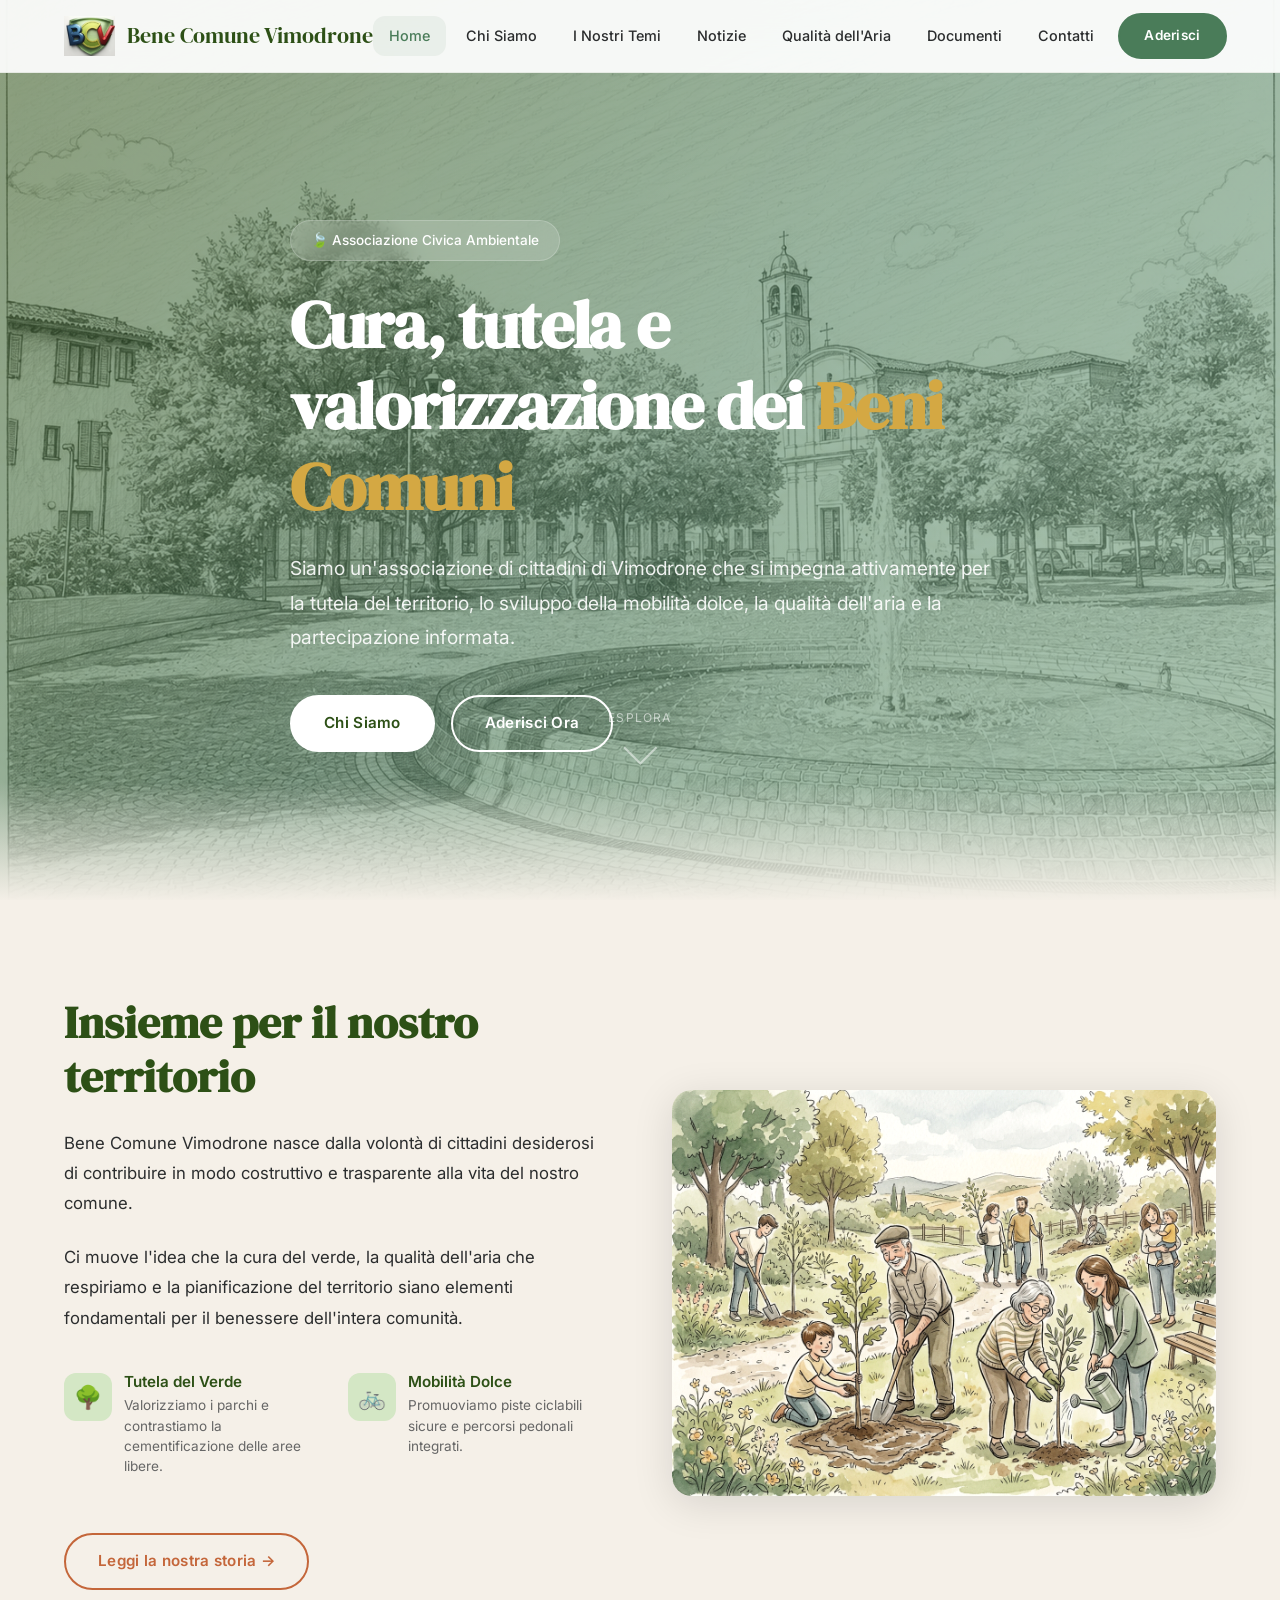
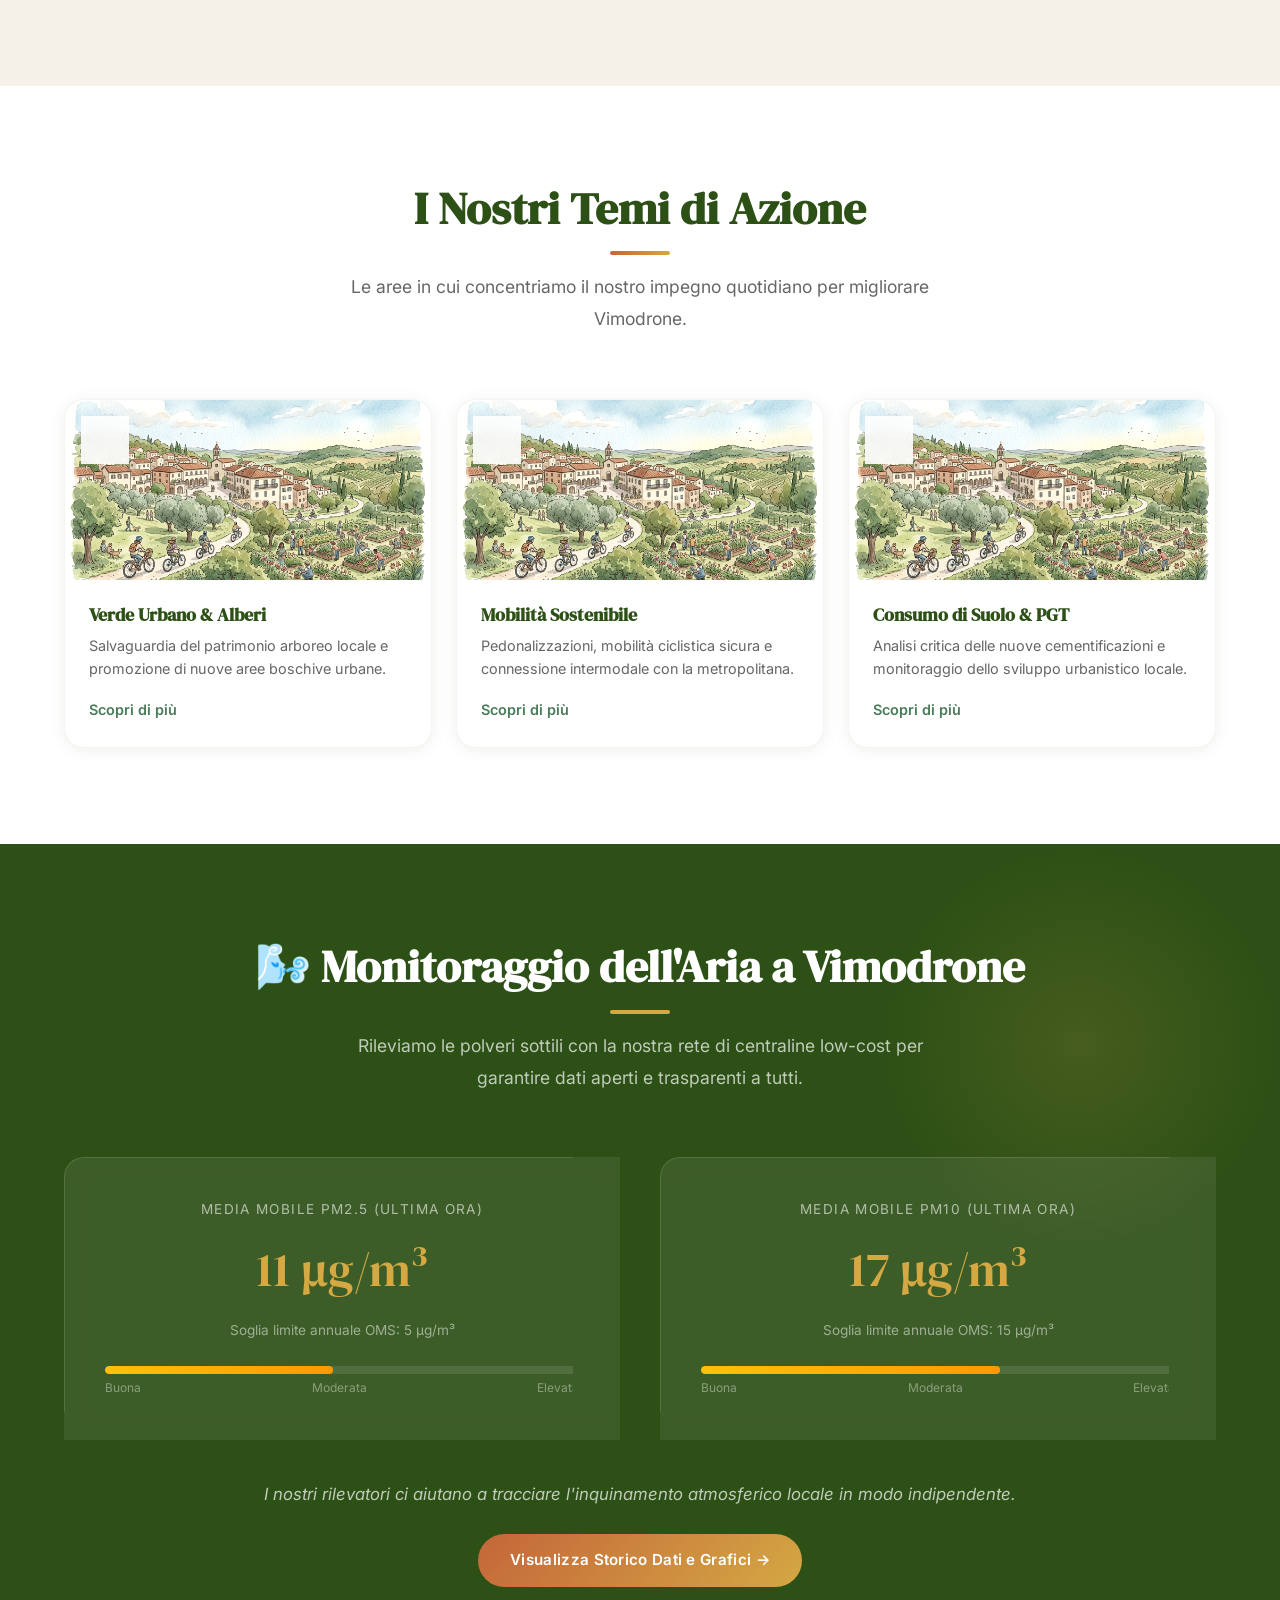
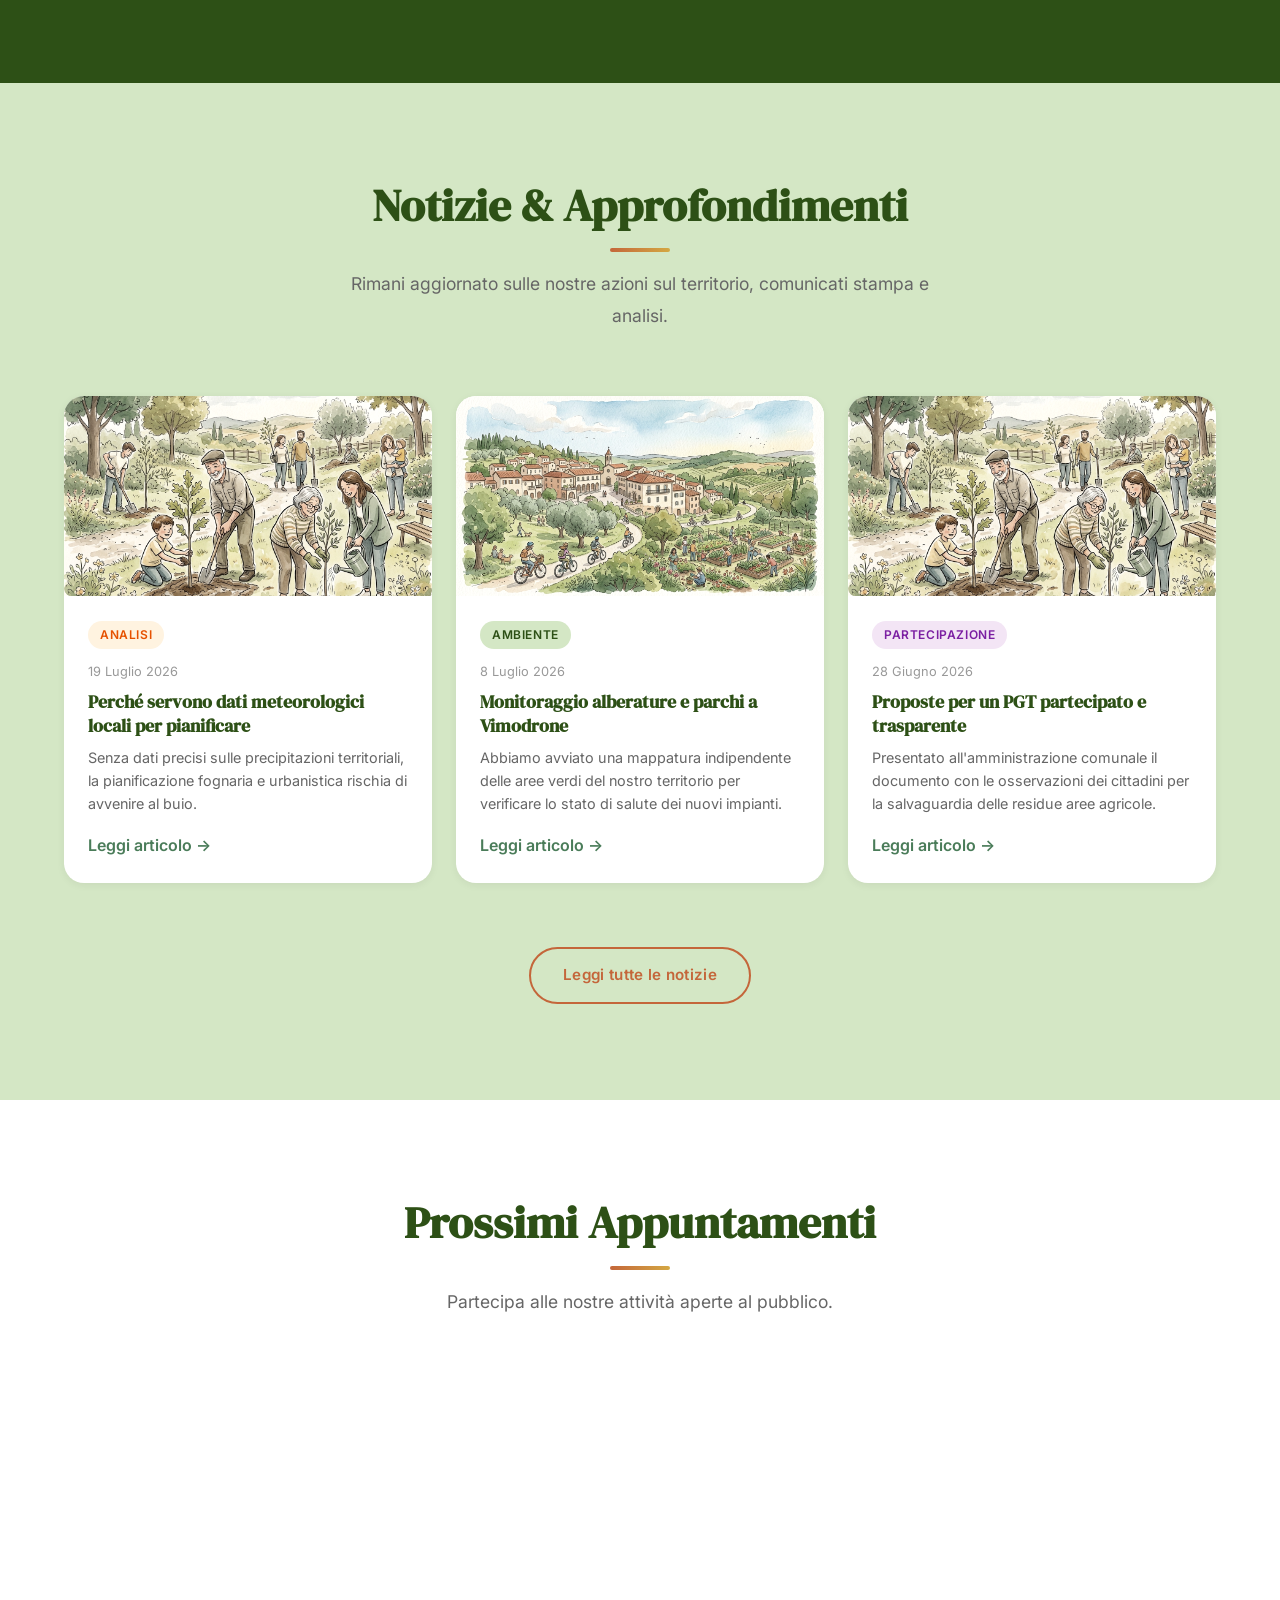
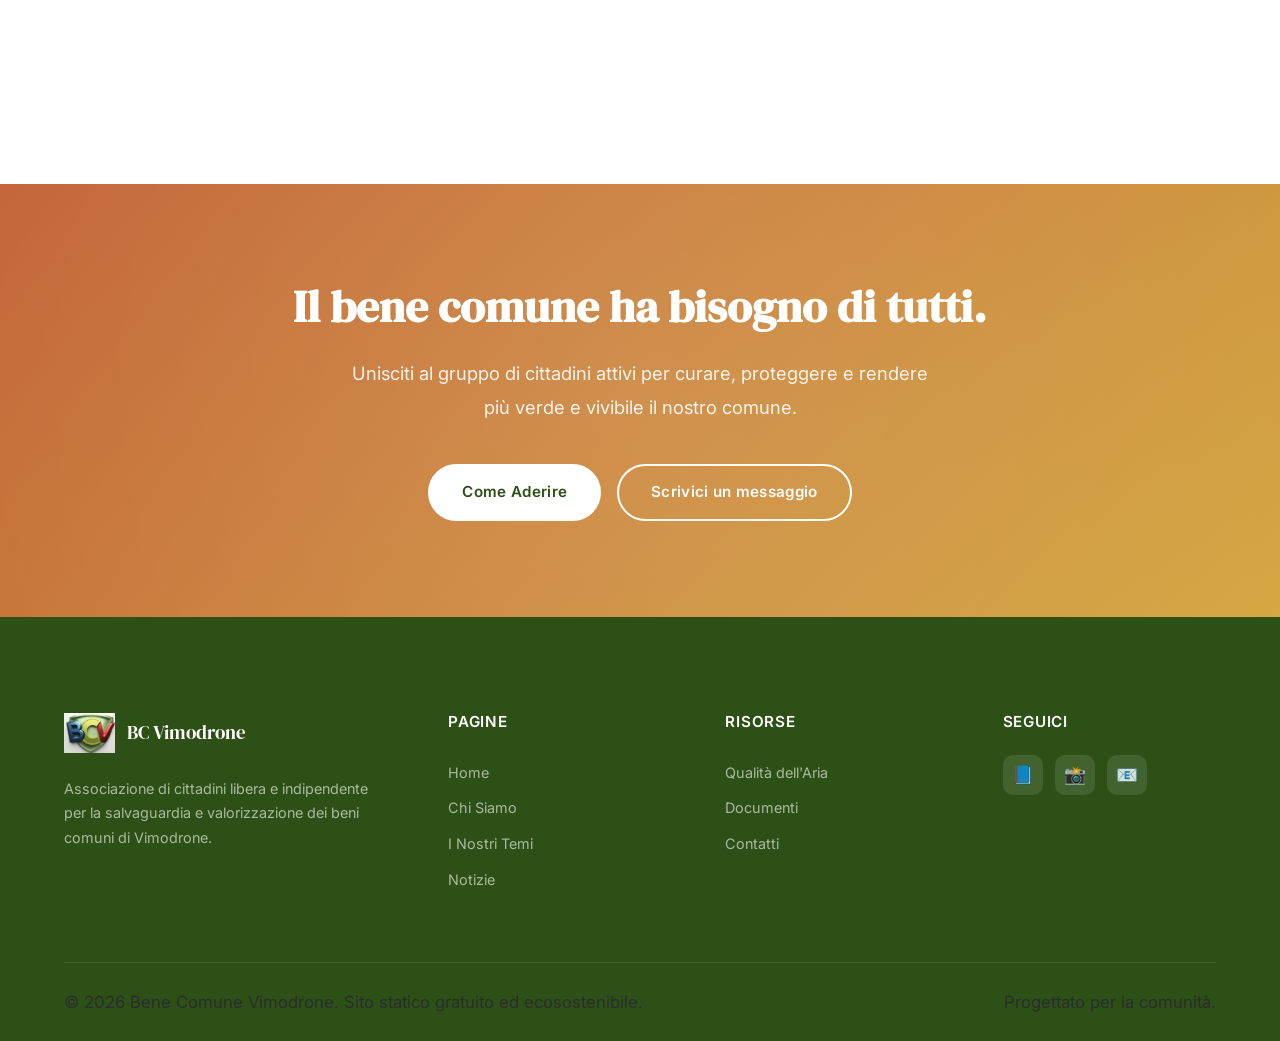
==== commit f489e6b7: "Add files via upload" ====
--- a/index.html
+++ b/index.html
@@ -16,7 +16,7 @@
     <nav class="navbar" id="navbar">
         <div class="container">
             <a href="index.html" class="nav-logo">
-                <img src="assets/images/LOGO_BCV.png" alt="Logo Bene Comune Vimodrone">
+                <img src="assets/images/LOGO_BCV_3D.png" alt="Logo Bene Comune Vimodrone">
                 <span>Bene Comune Vimodrone</span>
             </a>
             <div class="nav-links">
@@ -314,7 +314,7 @@
             <div class="footer-grid">
                 <div class="footer-brand">
                     <a href="#" class="nav-logo">
-                        <img src="assets/images/LOGO_BCV.png" alt="Logo Bene Comune Vimodrone">
+                        <img src="assets/images/LOGO_BCV_3D.png" alt="Logo Bene Comune Vimodrone">
                         <span style="color: white;">BC Vimodrone</span>
                     </a>
                     <p>Associazione di cittadini libera e indipendente per la salvaguardia e valorizzazione dei beni comuni di Vimodrone.</p>
